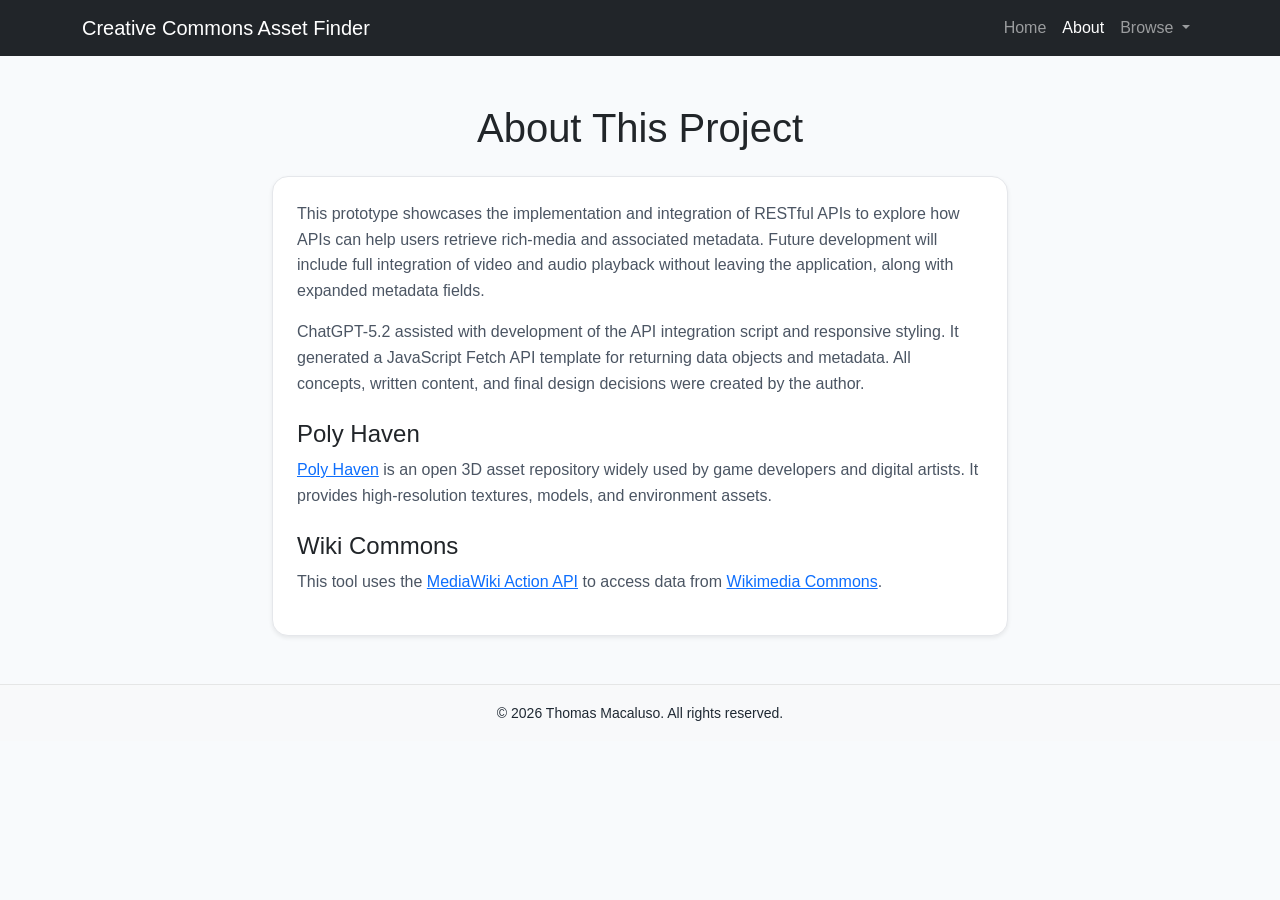
==== about.html @ 27c90057 "style: unifiy Bootstrap layout and improve UI readability" ====
<!doctype html>
<html lang="en">

<head>
<meta charset="utf-8">
<meta name="viewport" content="width=device-width, initial-scale=1">
<title>Creative Commons Digital Asset Finder</title>

<link href="https://cdn.jsdelivr.net/npm/bootstrap@5.3.2/dist/css/bootstrap.min.css" rel="stylesheet">
<link rel="stylesheet" href="styles.css">
</head>

<body>

<nav class="navbar navbar-expand-lg navbar-dark bg-dark">
<div class="container">

<a class="navbar-brand" href="index.html">Creative Commons Asset Finder</a>

<button class="navbar-toggler" type="button" data-bs-toggle="collapse" data-bs-target="#navMenu">
<span class="navbar-toggler-icon"></span>
</button>

<div class="collapse navbar-collapse" id="navMenu">

<ul class="navbar-nav ms-auto">

<li class="nav-item">
<a class="nav-link" href="index.html">Home</a>
</li>

<li class="nav-item">
<a class="nav-link active" href="about.html">About</a>
</li>

<li class="nav-item dropdown">
<a class="nav-link dropdown-toggle" href="#" role="button" data-bs-toggle="dropdown">
Browse
</a>

<ul class="dropdown-menu">
<li><a class="dropdown-item" href="browse.html">Wiki Commons</a></li>
<li><a class="dropdown-item" href="poly.html">Poly Haven</a></li>
</ul>

</li>

</ul>
</div>
</div>
</nav>


<div class="container mt-5">

<div class="row justify-content-center">
<div class="col-lg-8">

<h1 class="text-center mb-4">About This Project</h1>

<div class="card shadow-sm">
<div class="card-body">

<p>
This prototype showcases the implementation and integration of RESTful APIs to explore how APIs can help users retrieve rich-media and associated metadata.
Future development will include full integration of video and audio playback without leaving the application, along with expanded metadata fields.
</p>

<p>
ChatGPT-5.2 assisted with development of the API integration script and responsive styling.
It generated a JavaScript Fetch API template for returning data objects and metadata.
All concepts, written content, and final design decisions were created by the author.
</p>

<h4 class="mt-4">Poly Haven</h4>

<p>
<a href="https://polyhaven.com/" target="_blank">Poly Haven</a> is an open 3D asset repository widely used by game developers and digital artists.
It provides high-resolution textures, models, and environment assets.
</p>

<h4 class="mt-4">Wiki Commons</h4>

<p>
This tool uses the
<a href="https://www.mediawiki.org/wiki/API:Action_API" target="_blank">MediaWiki Action API</a>
to access data from
<a href="https://commons.wikimedia.org/w/api.php" target="_blank">Wikimedia Commons</a>.
</p>

</div>
</div>

</div>
</div>

</div>


<footer class="bg-light text-center mt-5 py-3">
<small>© 2026 Thomas Macaluso. All rights reserved.</small>
</footer>

<script src="https://cdn.jsdelivr.net/npm/bootstrap@5.3.2/dist/js/bootstrap.bundle.min.js"></script>

</body>
</html>
---- styles.css ----
body {
  font-family: Oxygen, Arial, sans-serif;
  background: #F8FAFC;
  color: #1F2933;
  min-height: 100vh;
}

.page-content {
  min-height: calc(100vh - 140px);
}

h1, h2, h3, h4 {
  color: #212529;
}

p {
  line-height: 1.6;
  color: #4B5563;
}

.card {
  border-radius: 1rem;
  border: 1px solid #E5E7EB;
  background: #FFFFFF;
}

.card-body {
  padding: 1.5rem;
}

.asset-thumb,
.card-img-top {
  width: 100%;
  height: 220px;
  object-fit: cover;
  background: #f8f9fa;
}

.attrib {
  font-size: 0.9rem;
  resize: vertical;
}

#status {
  font-weight: 500;
  color: #212529;
}

footer {
  border-top: 1px solid rgba(0, 0, 0, 0.08);
}

footer {
  border-top: 1px solid rgba(0, 0, 0, 0.08);
}


/* Poly Haven page readability improvements */

.btn-primary {
  background-color: #2563EB;
  border-color: #2563EB;
}

.btn-primary:hover {
  background-color: #1D4ED8;
  border-color: #1D4ED8;
}

.page-intro {
  font-size: 1.05rem;
  color: #495057;
  max-width: 720px;
  margin: 0 auto;
  line-height: 1.6;
}

.keyword-heading {
  font-size: 0.95rem;
  font-weight: 700;
  color: #212529;
}

.keyword-text {
  font-size: 0.95rem;
  color: #495057;
  line-height: 1.6;
}

.card {
  transition: transform .15s ease, box-shadow .15s ease;
}

.card:hover {
  transform: translateY(-4px);
  box-shadow: 0 .75rem 1.5rem rgba(0,0,0,.15);
}
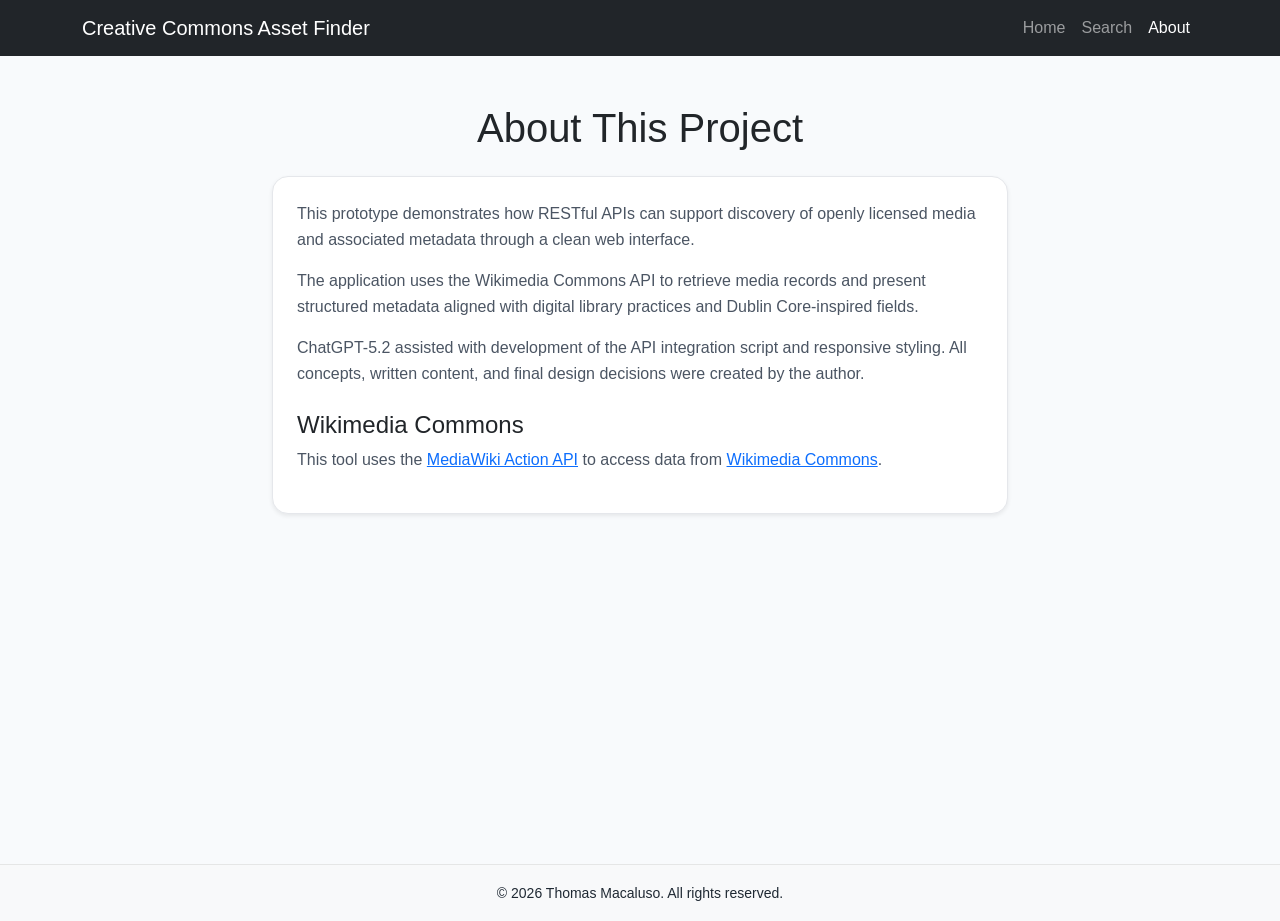
==== commit c9266da5: "feat(search): feat(search): implement true pagination (12 per page), correct result counts, and add " ====
--- a/about.html
+++ b/about.html
@@ -30,28 +30,21 @@
 </li>
 
 <li class="nav-item">
+<a class="nav-link" href="browse.html">Search</a>
+</li>
+
+<li class="nav-item">
 <a class="nav-link active" href="about.html">About</a>
 </li>
 
-<li class="nav-item dropdown">
-<a class="nav-link dropdown-toggle" href="#" role="button" data-bs-toggle="dropdown">
-Browse
-</a>
-
-<ul class="dropdown-menu">
-<li><a class="dropdown-item" href="browse.html">Wiki Commons</a></li>
-<li><a class="dropdown-item" href="poly.html">Poly Haven</a></li>
 </ul>
 
-</li>
-
-</ul>
 </div>
 </div>
 </nav>
 
 
-<div class="container mt-5">
+<main class="container py-5 page-content">
 
 <div class="row justify-content-center">
 <div class="col-lg-8">
@@ -62,30 +55,25 @@
 <div class="card-body">
 
 <p>
-This prototype showcases the implementation and integration of RESTful APIs to explore how APIs can help users retrieve rich-media and associated metadata.
-Future development will include full integration of video and audio playback without leaving the application, along with expanded metadata fields.
+This prototype demonstrates how RESTful APIs can support discovery of openly licensed media and associated metadata through a clean web interface.
+</p>
+
+<p>
+The application uses the Wikimedia Commons API to retrieve media records and present structured metadata aligned with digital library practices and Dublin Core-inspired fields.
 </p>
 
 <p>
 ChatGPT-5.2 assisted with development of the API integration script and responsive styling.
-It generated a JavaScript Fetch API template for returning data objects and metadata.
 All concepts, written content, and final design decisions were created by the author.
 </p>
 
-<h4 class="mt-4">Poly Haven</h4>
-
-<p>
-<a href="https://polyhaven.com/" target="_blank">Poly Haven</a> is an open 3D asset repository widely used by game developers and digital artists.
-It provides high-resolution textures, models, and environment assets.
-</p>
-
-<h4 class="mt-4">Wiki Commons</h4>
+<h4 class="mt-4">Wikimedia Commons</h4>
 
 <p>
 This tool uses the
-<a href="https://www.mediawiki.org/wiki/API:Action_API" target="_blank">MediaWiki Action API</a>
+<a href="https://www.mediawiki.org/wiki/API:Action_API" target="_blank" rel="noopener noreferrer">MediaWiki Action API</a>
 to access data from
-<a href="https://commons.wikimedia.org/w/api.php" target="_blank">Wikimedia Commons</a>.
+<a href="https://commons.wikimedia.org/w/api.php" target="_blank" rel="noopener noreferrer">Wikimedia Commons</a>.
 </p>
 
 </div>
@@ -94,7 +82,7 @@
 </div>
 </div>
 
-</div>
+</main>
 
 
 <footer class="bg-light text-center mt-5 py-3">
--- a/styles.css
+++ b/styles.css
@@ -94,4 +94,18 @@
 .card:hover {
   transform: translateY(-4px);
   box-shadow: 0 .75rem 1.5rem rgba(0,0,0,.15);
+}
+
+.metadata-details summary {
+  cursor: pointer;
+  list-style: none;
+}
+
+.metadata-details summary::-webkit-details-marker {
+  display: none;
+}
+
+.metadata-panel {
+  border-top: 1px solid #e5e7eb;
+  padding-top: 0.75rem;
 }
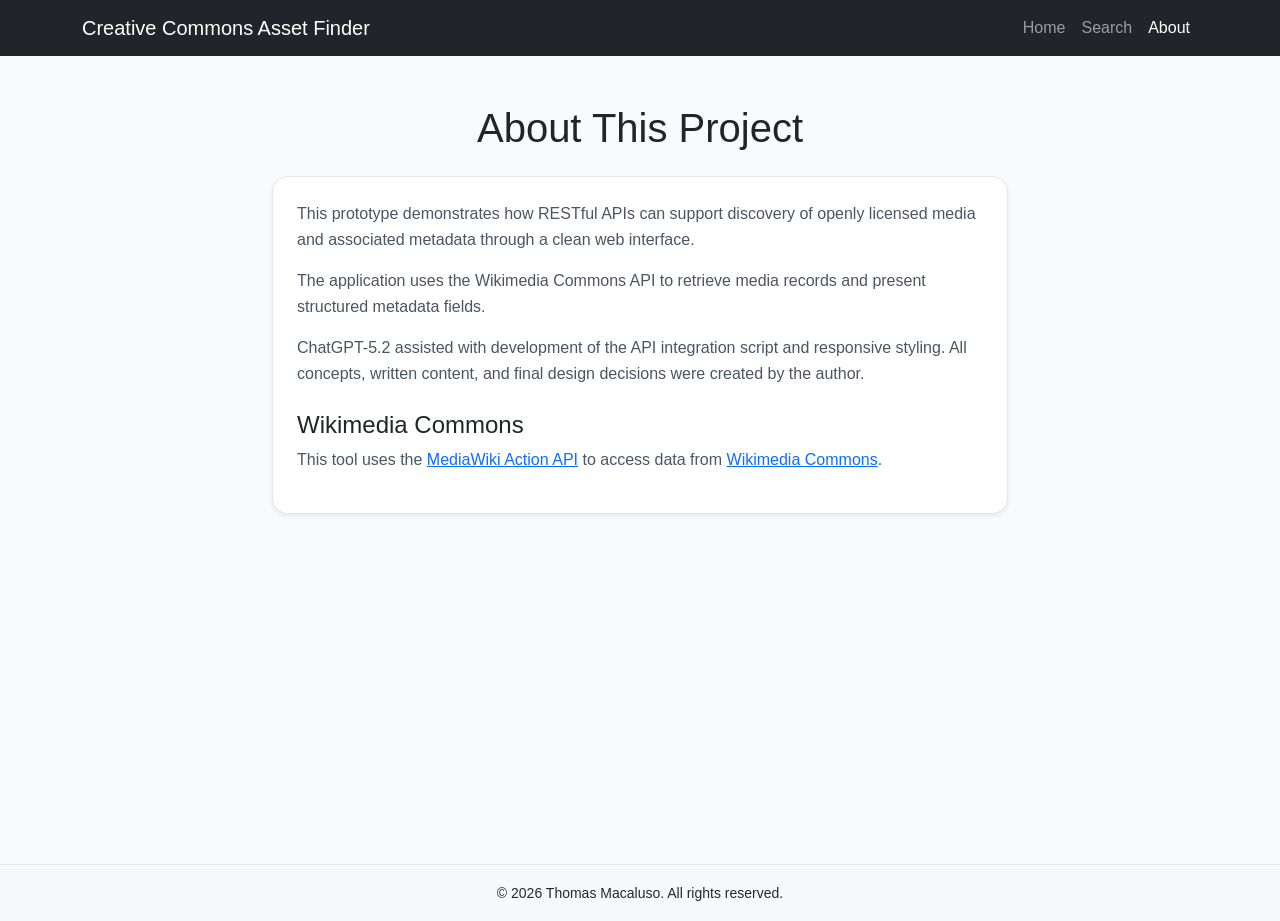
==== commit da90f77c: "chore: update text on about page" ====
--- a/about.html
+++ b/about.html
@@ -59,7 +59,7 @@
 </p>
 
 <p>
-The application uses the Wikimedia Commons API to retrieve media records and present structured metadata aligned with digital library practices and Dublin Core-inspired fields.
+The application uses the Wikimedia Commons API to retrieve media records and present structured metadata fields.
 </p>
 
 <p>
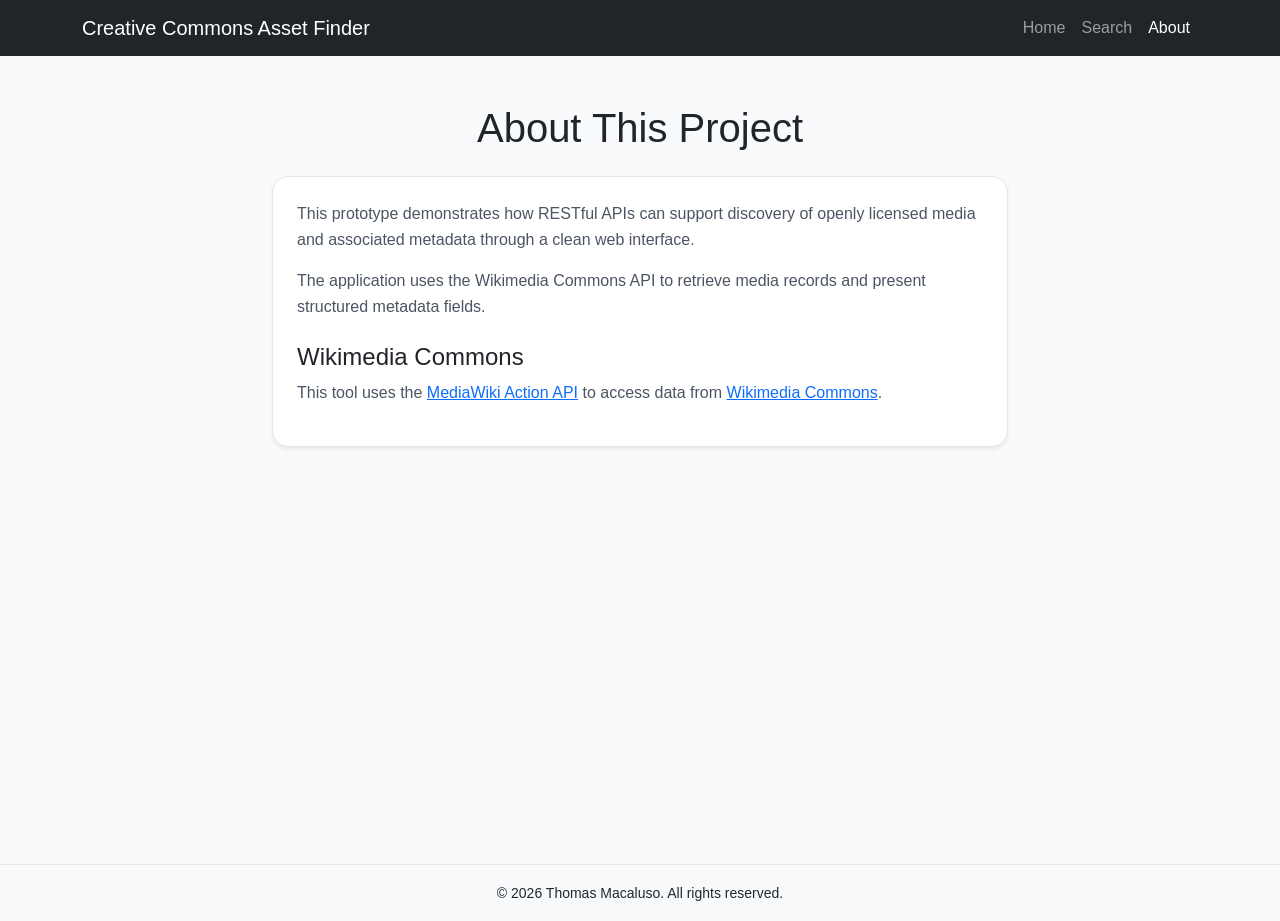
==== commit ec8c3a22: "chore: remove text" ====
--- a/about.html
+++ b/about.html
@@ -62,11 +62,6 @@
 The application uses the Wikimedia Commons API to retrieve media records and present structured metadata fields.
 </p>
 
-<p>
-ChatGPT-5.2 assisted with development of the API integration script and responsive styling.
-All concepts, written content, and final design decisions were created by the author.
-</p>
-
 <h4 class="mt-4">Wikimedia Commons</h4>
 
 <p>
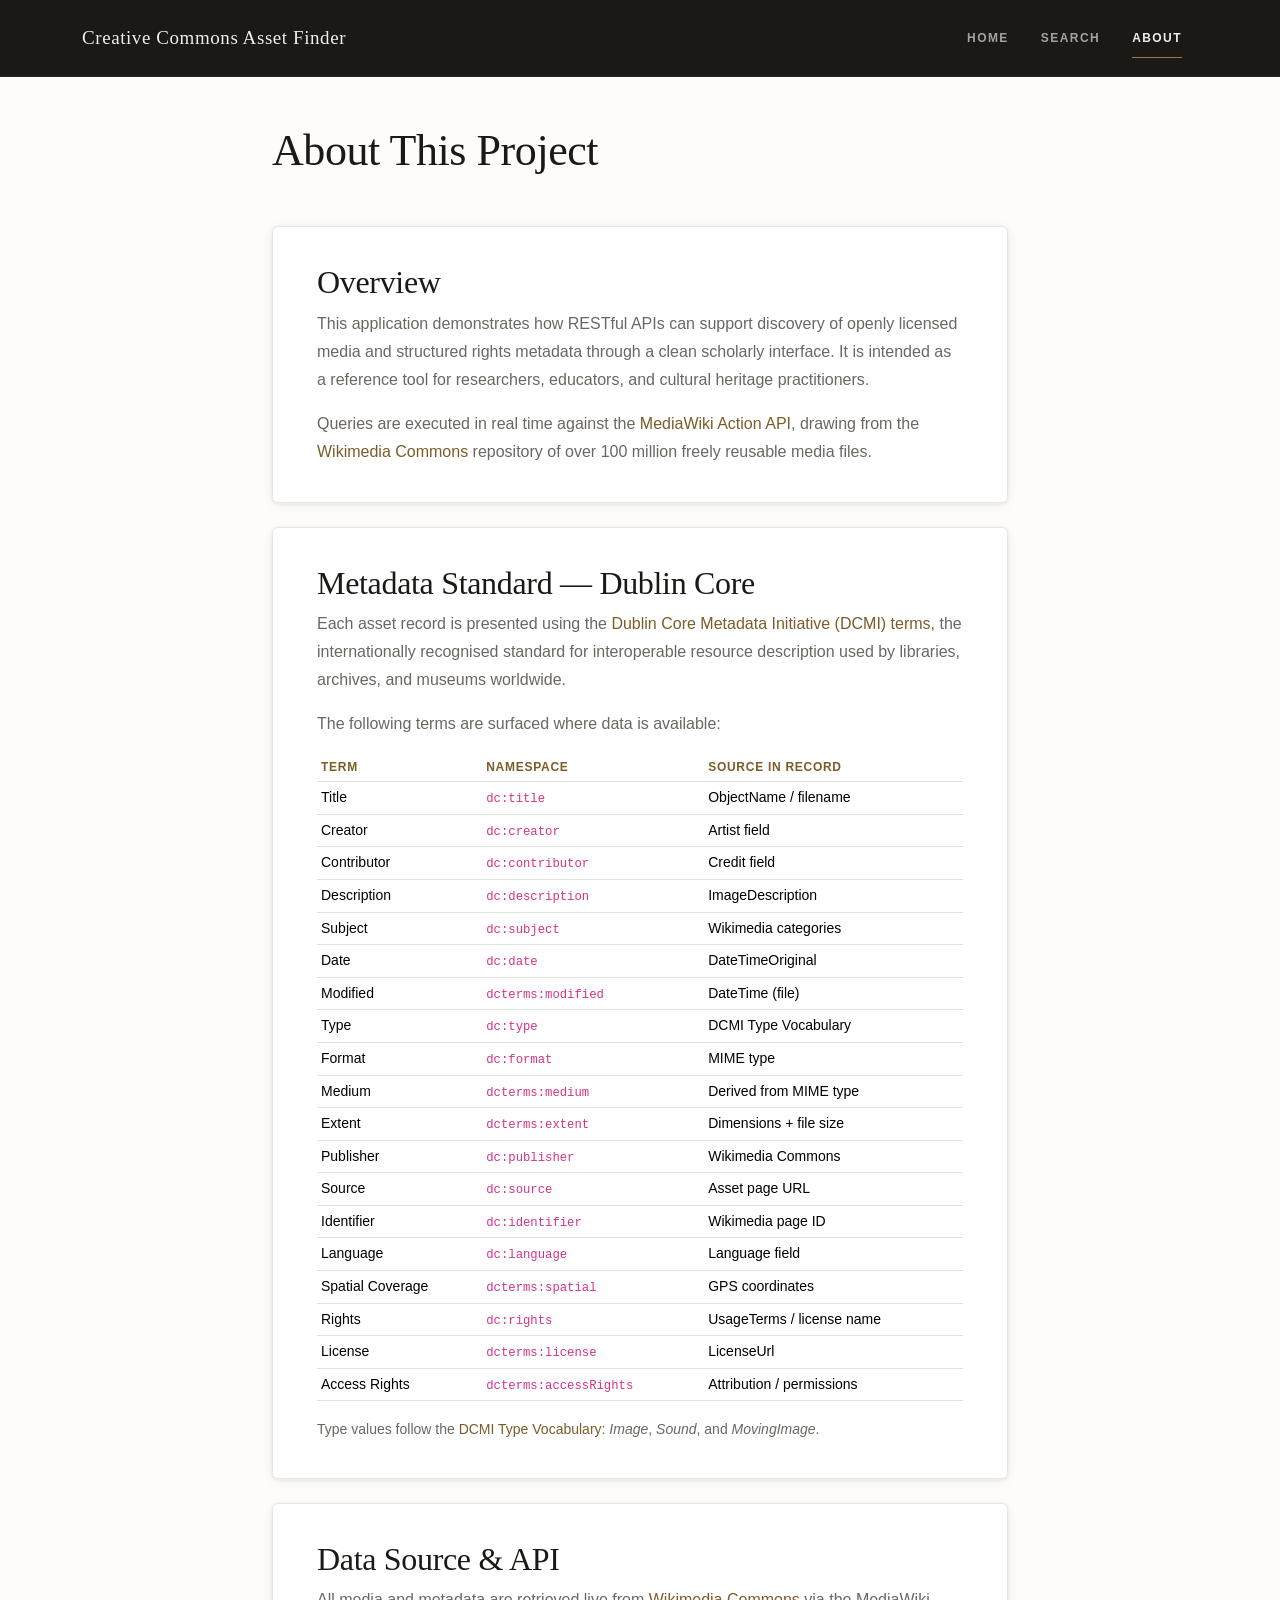
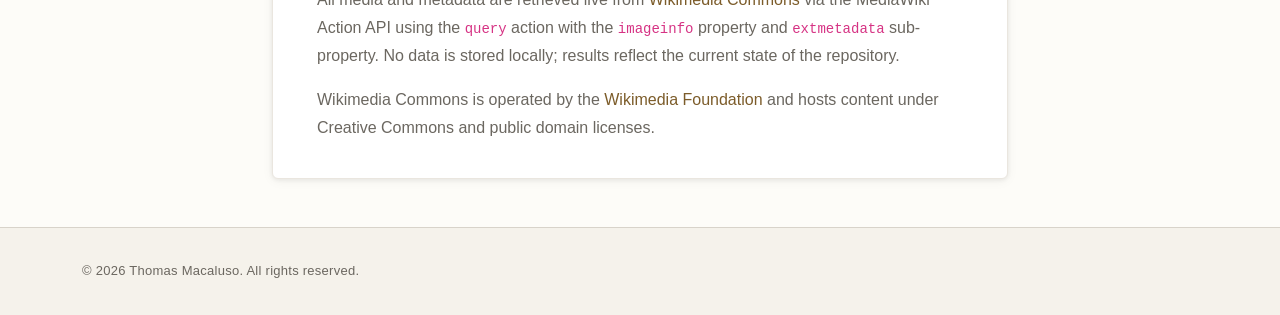
==== commit c876d372: "Enhance accessibility and design for Creative Commons Digital Asset Finder - Added Content Security " ====
--- a/about.html
+++ b/about.html
@@ -1,90 +1,137 @@
 <!doctype html>
 <html lang="en">
+<head>
+  <meta charset="utf-8">
+  <meta name="viewport" content="width=device-width, initial-scale=1">
+  <meta http-equiv="Content-Security-Policy" content="default-src 'self'; script-src 'self' 'unsafe-inline' https://cdn.jsdelivr.net; style-src 'self' 'unsafe-inline' https://cdn.jsdelivr.net https://fonts.googleapis.com; font-src https://fonts.gstatic.com; img-src 'self' https://upload.wikimedia.org https://commons.wikimedia.org data: blob:; media-src https://upload.wikimedia.org; connect-src https://commons.wikimedia.org; frame-src 'none'; object-src 'none'; base-uri 'self';">
+  <title>About — Creative Commons Digital Asset Finder</title>
 
-<head>
-<meta charset="utf-8">
-<meta name="viewport" content="width=device-width, initial-scale=1">
-<title>Creative Commons Digital Asset Finder</title>
-
-<link href="https://cdn.jsdelivr.net/npm/bootstrap@5.3.2/dist/css/bootstrap.min.css" rel="stylesheet">
-<link rel="stylesheet" href="styles.css">
+  <link rel="preconnect" href="https://fonts.googleapis.com">
+  <link rel="preconnect" href="https://fonts.gstatic.com" crossorigin>
+  <link href="https://fonts.googleapis.com/css2?family=EB+Garamond:ital,wght@0,400;0,500;1,400&family=Source+Sans+3:wght@400;500;600;700&display=swap" rel="stylesheet">
+  <link href="https://cdn.jsdelivr.net/npm/bootstrap@5.3.2/dist/css/bootstrap.min.css" rel="stylesheet" integrity="sha384-T3c6CoIi6uLrA9TneNEoa7RxnatzjcDSCmG1MXxSR1GAsXEV/Dwwykc2MPK8M2HN" crossorigin="anonymous">
+  <link rel="stylesheet" href="styles.css">
 </head>
 
 <body>
 
-<nav class="navbar navbar-expand-lg navbar-dark bg-dark">
-<div class="container">
+<a href="#main-content" class="skip-link">Skip to main content</a>
 
-<a class="navbar-brand" href="index.html">Creative Commons Asset Finder</a>
+<nav class="navbar navbar-expand-lg" aria-label="Main navigation">
+  <div class="container">
+    <a class="navbar-brand" href="index.html">Creative Commons Asset Finder</a>
 
-<button class="navbar-toggler" type="button" data-bs-toggle="collapse" data-bs-target="#navMenu">
-<span class="navbar-toggler-icon"></span>
-</button>
+    <button class="navbar-toggler" type="button" data-bs-toggle="collapse" data-bs-target="#navMenu" aria-controls="navMenu" aria-expanded="false" aria-label="Toggle navigation">
+      <span class="navbar-toggler-icon"></span>
+    </button>
 
-<div class="collapse navbar-collapse" id="navMenu">
-
-<ul class="navbar-nav ms-auto">
-
-<li class="nav-item">
-<a class="nav-link" href="index.html">Home</a>
-</li>
-
-<li class="nav-item">
-<a class="nav-link" href="browse.html">Search</a>
-</li>
-
-<li class="nav-item">
-<a class="nav-link active" href="about.html">About</a>
-</li>
-
-</ul>
-
-</div>
-</div>
+    <div class="collapse navbar-collapse" id="navMenu">
+      <ul class="navbar-nav ms-auto">
+        <li class="nav-item"><a class="nav-link" href="index.html">Home</a></li>
+        <li class="nav-item"><a class="nav-link" href="browse.html">Search</a></li>
+        <li class="nav-item"><a class="nav-link active" href="about.html" aria-current="page">About</a></li>
+      </ul>
+    </div>
+  </div>
 </nav>
 
+<main id="main-content" class="page-content container py-5">
+  <div class="row justify-content-center">
+    <div class="col-lg-8">
 
-<main class="container py-5 page-content">
+      <h1 class="mb-5">About This Project</h1>
 
-<div class="row justify-content-center">
-<div class="col-lg-8">
+      <div class="content-card mb-4">
+        <h2>Overview</h2>
+        <p>
+          This application demonstrates how RESTful APIs can support discovery of
+          openly licensed media and structured rights metadata through a clean
+          scholarly interface. It is intended as a reference tool for researchers,
+          educators, and cultural heritage practitioners.
+        </p>
+        <p class="mb-0">
+          Queries are executed in real time against the
+          <a href="https://www.mediawiki.org/wiki/API:Action_API" target="_blank" rel="noopener noreferrer">MediaWiki Action API</a>,
+          drawing from the
+          <a href="https://commons.wikimedia.org/" target="_blank" rel="noopener noreferrer">Wikimedia Commons</a>
+          repository of over 100 million freely reusable media files.
+        </p>
+      </div>
 
-<h1 class="text-center mb-4">About This Project</h1>
+      <div class="content-card mb-4">
+        <h2>Metadata Standard — Dublin Core</h2>
+        <p>
+          Each asset record is presented using the
+          <a href="https://www.dublincore.org/specifications/dublin-core/dcmi-terms/" target="_blank" rel="noopener noreferrer">Dublin Core Metadata Initiative (DCMI) terms</a>,
+          the internationally recognised standard for interoperable resource
+          description used by libraries, archives, and museums worldwide.
+        </p>
+        <p>The following terms are surfaced where data is available:</p>
 
-<div class="card shadow-sm">
-<div class="card-body">
+        <table class="table table-sm" style="font-size:.875rem;">
+          <thead>
+            <tr>
+              <th style="color:var(--color-accent);font-weight:700;font-size:.75rem;letter-spacing:.06em;text-transform:uppercase;">Term</th>
+              <th style="color:var(--color-accent);font-weight:700;font-size:.75rem;letter-spacing:.06em;text-transform:uppercase;">Namespace</th>
+              <th style="color:var(--color-accent);font-weight:700;font-size:.75rem;letter-spacing:.06em;text-transform:uppercase;">Source in Record</th>
+            </tr>
+          </thead>
+          <tbody style="color:var(--color-text-muted);">
+            <tr><td>Title</td><td><code>dc:title</code></td><td>ObjectName / filename</td></tr>
+            <tr><td>Creator</td><td><code>dc:creator</code></td><td>Artist field</td></tr>
+            <tr><td>Contributor</td><td><code>dc:contributor</code></td><td>Credit field</td></tr>
+            <tr><td>Description</td><td><code>dc:description</code></td><td>ImageDescription</td></tr>
+            <tr><td>Subject</td><td><code>dc:subject</code></td><td>Wikimedia categories</td></tr>
+            <tr><td>Date</td><td><code>dc:date</code></td><td>DateTimeOriginal</td></tr>
+            <tr><td>Modified</td><td><code>dcterms:modified</code></td><td>DateTime (file)</td></tr>
+            <tr><td>Type</td><td><code>dc:type</code></td><td>DCMI Type Vocabulary</td></tr>
+            <tr><td>Format</td><td><code>dc:format</code></td><td>MIME type</td></tr>
+            <tr><td>Medium</td><td><code>dcterms:medium</code></td><td>Derived from MIME type</td></tr>
+            <tr><td>Extent</td><td><code>dcterms:extent</code></td><td>Dimensions + file size</td></tr>
+            <tr><td>Publisher</td><td><code>dc:publisher</code></td><td>Wikimedia Commons</td></tr>
+            <tr><td>Source</td><td><code>dc:source</code></td><td>Asset page URL</td></tr>
+            <tr><td>Identifier</td><td><code>dc:identifier</code></td><td>Wikimedia page ID</td></tr>
+            <tr><td>Language</td><td><code>dc:language</code></td><td>Language field</td></tr>
+            <tr><td>Spatial Coverage</td><td><code>dcterms:spatial</code></td><td>GPS coordinates</td></tr>
+            <tr><td>Rights</td><td><code>dc:rights</code></td><td>UsageTerms / license name</td></tr>
+            <tr><td>License</td><td><code>dcterms:license</code></td><td>LicenseUrl</td></tr>
+            <tr><td>Access Rights</td><td><code>dcterms:accessRights</code></td><td>Attribution / permissions</td></tr>
+          </tbody>
+        </table>
 
-<p>
-This prototype demonstrates how RESTful APIs can support discovery of openly licensed media and associated metadata through a clean web interface.
-</p>
+        <p class="mb-0" style="font-size:.875rem;">
+          Type values follow the
+          <a href="https://www.dublincore.org/specifications/dublin-core/dcmi-type-vocabulary/" target="_blank" rel="noopener noreferrer">DCMI Type Vocabulary</a>:
+          <em>Image</em>, <em>Sound</em>, and <em>MovingImage</em>.
+        </p>
+      </div>
 
-<p>
-The application uses the Wikimedia Commons API to retrieve media records and present structured metadata fields.
-</p>
+      <div class="content-card">
+        <h2>Data Source &amp; API</h2>
+        <p>
+          All media and metadata are retrieved live from
+          <a href="https://commons.wikimedia.org/w/api.php" target="_blank" rel="noopener noreferrer">Wikimedia Commons</a>
+          via the MediaWiki Action API using the <code>query</code> action with
+          the <code>imageinfo</code> property and <code>extmetadata</code> sub-property.
+          No data is stored locally; results reflect the current state of the repository.
+        </p>
+        <p class="mb-0">
+          Wikimedia Commons is operated by the
+          <a href="https://wikimediafoundation.org/" target="_blank" rel="noopener noreferrer">Wikimedia Foundation</a>
+          and hosts content under Creative Commons and public domain licenses.
+        </p>
+      </div>
 
-<h4 class="mt-4">Wikimedia Commons</h4>
-
-<p>
-This tool uses the
-<a href="https://www.mediawiki.org/wiki/API:Action_API" target="_blank" rel="noopener noreferrer">MediaWiki Action API</a>
-to access data from
-<a href="https://commons.wikimedia.org/w/api.php" target="_blank" rel="noopener noreferrer">Wikimedia Commons</a>.
-</p>
-
-</div>
-</div>
-
-</div>
-</div>
-
+    </div>
+  </div>
 </main>
 
-
-<footer class="bg-light text-center mt-5 py-3">
-<small>© 2026 Thomas Macaluso. All rights reserved.</small>
+<footer>
+  <div class="container">
+    <p class="footer-text mb-0">© 2026 Thomas Macaluso. All rights reserved.</p>
+  </div>
 </footer>
 
-<script src="https://cdn.jsdelivr.net/npm/bootstrap@5.3.2/dist/js/bootstrap.bundle.min.js"></script>
-
+<script src="https://cdn.jsdelivr.net/npm/bootstrap@5.3.2/dist/js/bootstrap.bundle.min.js" integrity="sha384-C6RzsynM9kWDrMNeT87bh95OGNyZPhcTNXj1NW7RuBCsyN/o0jlpcV8Qyq46cDfL" crossorigin="anonymous"></script>
 </body>
-</html>+</html>
--- a/styles.css
+++ b/styles.css
@@ -1,111 +1,700 @@
+/* ============================================================
+   CREATIVE COMMONS ASSET FINDER — INSTITUTIONAL DESIGN SYSTEM
+   ============================================================ */
+
+:root {
+  --font-serif:  'EB Garamond', Georgia, 'Times New Roman', serif;
+  --font-sans:   'Source Sans 3', 'Helvetica Neue', Arial, sans-serif;
+
+  --color-bg:          #FDFCF8;
+  --color-bg-alt:      #F5F2EB;
+  --color-bg-card:     #FFFFFF;
+  --color-text:        #1A1916;
+  --color-text-muted:  #6B6760;
+  --color-text-light:  #A09C95;
+  --color-accent:      #7C5C2A;
+  --color-accent-lt:   #A07840;
+  --color-border:      #D8D3CA;
+  --color-border-lt:   #EAE6DF;
+  --color-nav:         #1A1916;
+  --color-nav-text:    #F0EDE6;
+
+  --radius-sm: 2px;
+  --radius-md: 4px;
+  --radius-lg: 6px;
+
+  --shadow-card:       0 1px 4px rgba(26,25,22,.07), 0 2px 12px rgba(26,25,22,.05);
+  --shadow-card-hover: 0 4px 20px rgba(26,25,22,.14);
+  --transition: .2s ease;
+}
+
+/* ── Reset & Base ── */
+*, *::before, *::after { box-sizing: border-box; }
+
 body {
-  font-family: Oxygen, Arial, sans-serif;
-  background: #F8FAFC;
-  color: #1F2933;
+  font-family: var(--font-sans);
+  background: var(--color-bg);
+  color: var(--color-text);
+  font-size: 16px;
+  line-height: 1.6;
   min-height: 100vh;
-}
-
-.page-content {
-  min-height: calc(100vh - 140px);
-}
-
-h1, h2, h3, h4 {
-  color: #212529;
-}
-
-p {
-  line-height: 1.6;
-  color: #4B5563;
-}
-
-.card {
-  border-radius: 1rem;
-  border: 1px solid #E5E7EB;
-  background: #FFFFFF;
-}
-
-.card-body {
-  padding: 1.5rem;
-}
-
-.asset-thumb,
-.card-img-top {
+  -webkit-font-smoothing: antialiased;
+}
+
+a { color: var(--color-accent); text-decoration: none; }
+a:hover { text-decoration: underline; }
+
+p { color: var(--color-text-muted); line-height: 1.75; margin-bottom: 1rem; }
+
+h1, h2, h3, h4, h5 {
+  font-family: var(--font-serif);
+  font-weight: 400;
+  color: var(--color-text);
+  letter-spacing: -.01em;
+  line-height: 1.2;
+}
+
+h1 { font-size: clamp(1.75rem, 4vw, 2.75rem); }
+h2 { font-size: clamp(1.35rem, 3vw, 2rem); }
+h4 { font-size: 1.25rem; margin-bottom: .75rem; }
+h6 { font-family: var(--font-sans); font-size: .875rem; font-weight: 600; }
+
+/* ── Navigation ── */
+.navbar {
+  background: var(--color-nav) !important;
+  padding: 1.125rem 0;
+  border-bottom: 1px solid rgba(240,237,230,.07);
+}
+
+.navbar-brand {
+  font-family: var(--font-serif);
+  font-size: 1.1875rem;
+  font-weight: 400;
+  color: var(--color-nav-text) !important;
+  letter-spacing: .03em;
+}
+
+.nav-link {
+  font-family: var(--font-sans);
+  font-size: .75rem;
+  font-weight: 600;
+  letter-spacing: .12em;
+  text-transform: uppercase;
+  color: rgba(240,237,230,.65) !important;
+  padding: .25rem 1rem !important;
+  position: relative;
+  transition: color var(--transition);
+}
+
+.nav-link:hover,
+.nav-link.active { color: var(--color-nav-text) !important; }
+
+.nav-link.active::after {
+  content: '';
+  position: absolute;
+  bottom: -6px;
+  left: 1rem; right: 1rem;
+  height: 1px;
+  background: var(--color-accent-lt);
+}
+
+/* ── Page Layout ── */
+.page-content { min-height: calc(100vh - 180px); }
+
+/* ── Hero (index.html) ── */
+.hero {
+  padding: 5.5rem 0 4.5rem;
+  text-align: center;
+  border-bottom: 1px solid var(--color-border-lt);
+}
+
+.hero-eyebrow {
+  display: block;
+  font-family: var(--font-sans);
+  font-size: .6875rem;
+  font-weight: 700;
+  letter-spacing: .2em;
+  text-transform: uppercase;
+  color: var(--color-accent);
+  margin-bottom: 1.25rem;
+}
+
+.hero-title {
+  font-family: var(--font-serif);
+  font-size: clamp(2.25rem, 5vw, 3.5rem);
+  font-weight: 400;
+  color: var(--color-text);
+  margin-bottom: 1.25rem;
+  line-height: 1.12;
+}
+
+.hero-description {
+  font-size: 1.0625rem;
+  color: var(--color-text-muted);
+  max-width: 500px;
+  margin: 0 auto 2.5rem;
+  line-height: 1.75;
+}
+
+.btn-hero {
+  display: inline-block;
+  font-family: var(--font-sans);
+  font-size: .75rem;
+  font-weight: 700;
+  letter-spacing: .14em;
+  text-transform: uppercase;
+  color: #fff;
+  background: var(--color-text);
+  border: none;
+  border-radius: var(--radius-md);
+  padding: .9375rem 2.75rem;
+  cursor: pointer;
+  transition: background var(--transition);
+  text-decoration: none;
+}
+
+.btn-hero:hover {
+  background: var(--color-accent);
+  color: #fff;
+  text-decoration: none;
+}
+
+/* ── Content Card (index, about) ── */
+.content-card {
+  background: var(--color-bg-card);
+  border: 1px solid var(--color-border-lt);
+  border-radius: var(--radius-lg);
+  padding: 2.25rem 2.75rem;
+  box-shadow: var(--shadow-card);
+}
+
+/* ── Search Page Header ── */
+.search-header {
+  padding: 3rem 0 0;
+  text-align: center;
+  margin-bottom: 0;
+}
+
+.search-eyebrow {
+  display: block;
+  font-family: var(--font-sans);
+  font-size: .6875rem;
+  font-weight: 700;
+  letter-spacing: .2em;
+  text-transform: uppercase;
+  color: var(--color-accent);
+  margin-bottom: .75rem;
+}
+
+.search-title {
+  font-family: var(--font-serif);
+  font-size: clamp(1.5rem, 3.5vw, 2.25rem);
+  font-weight: 400;
+  color: var(--color-text);
+  margin-bottom: .5rem;
+}
+
+.search-subtitle {
+  font-size: .9375rem;
+  color: var(--color-text-muted);
+  margin-bottom: 2rem;
+}
+
+/* ── Search Form ── */
+.search-form-wrap {
+  max-width: 600px;
+  margin: 0 auto 0;
+}
+
+.search-input-group {
+  display: flex;
+  border: 1px solid var(--color-border);
+  border-radius: var(--radius-md);
+  overflow: hidden;
+  transition: border-color var(--transition), box-shadow var(--transition);
+  background: #fff;
+}
+
+.search-input-group:focus-within {
+  border-color: var(--color-accent);
+  box-shadow: 0 0 0 3px rgba(124,92,42,.1);
+}
+
+.search-input {
+  flex: 1;
+  border: none;
+  padding: .8125rem 1.25rem;
+  font-family: var(--font-sans);
+  font-size: .9375rem;
+  color: var(--color-text);
+  background: transparent;
+  outline: none;
+  min-width: 0;
+}
+
+.search-input::placeholder { color: var(--color-text-light); }
+
+.search-btn {
+  padding: .8125rem 1.75rem;
+  background: var(--color-accent);
+  color: #fff;
+  border: none;
+  font-family: var(--font-sans);
+  font-size: .75rem;
+  font-weight: 700;
+  letter-spacing: .1em;
+  text-transform: uppercase;
+  cursor: pointer;
+  transition: background var(--transition);
+  white-space: nowrap;
+  flex-shrink: 0;
+}
+
+.search-btn:hover { background: var(--color-accent-lt); }
+
+/* ── Filter Bar ── */
+.filter-bar {
+  display: flex;
+  flex-wrap: wrap;
+  gap: 1.25rem;
+  align-items: center;
+  justify-content: center;
+  padding: 1.5rem 0 1.25rem;
+  border-bottom: 1px solid var(--color-border-lt);
+  margin-bottom: 1.75rem;
+}
+
+.filter-group {
+  display: flex;
+  align-items: center;
+  gap: .625rem;
+}
+
+.filter-label {
+  font-size: .625rem;
+  font-weight: 700;
+  letter-spacing: .14em;
+  text-transform: uppercase;
+  color: var(--color-text-muted);
+  white-space: nowrap;
+}
+
+/* ── Media Type Pills ── */
+.type-pills {
+  display: flex;
+  border: 1px solid var(--color-border);
+  border-radius: var(--radius-md);
+  overflow: hidden;
+}
+
+.type-pills input[type="radio"] {
+  position: absolute;
+  opacity: 0;
+  width: 0;
+  height: 0;
+  pointer-events: none;
+}
+
+.type-pill-label {
+  padding: .3125rem .875rem;
+  font-size: .75rem;
+  font-weight: 500;
+  color: var(--color-text-muted);
+  background: #fff;
+  cursor: pointer;
+  border-right: 1px solid var(--color-border);
+  transition: background var(--transition), color var(--transition);
+  user-select: none;
+  white-space: nowrap;
+  line-height: 1.5;
+}
+
+.type-pill-label:last-of-type { border-right: none; }
+
+.type-pills input[type="radio"]:checked + .type-pill-label {
+  background: var(--color-accent);
+  color: #fff;
+}
+
+.type-pill-label:hover { background: var(--color-bg-alt); }
+
+.type-pills input[type="radio"]:checked + .type-pill-label:hover {
+  background: var(--color-accent);
+}
+
+/* ── Filter Selects ── */
+.filter-select {
+  border: 1px solid var(--color-border);
+  border-radius: var(--radius-md);
+  padding: .3125rem 2rem .3125rem .75rem;
+  font-family: var(--font-sans);
+  font-size: .75rem;
+  font-weight: 500;
+  color: var(--color-text);
+  background-color: #fff;
+  background-image: url("data:image/svg+xml,%3Csvg xmlns='http://www.w3.org/2000/svg' width='10' height='6'%3E%3Cpath d='M0 0l5 6 5-6z' fill='%236B6760'/%3E%3C/svg%3E");
+  background-repeat: no-repeat;
+  background-position: right .625rem center;
+  appearance: none;
+  -webkit-appearance: none;
+  cursor: pointer;
+}
+
+.filter-select:focus {
+  outline: none;
+  border-color: var(--color-accent);
+  box-shadow: 0 0 0 2px rgba(124,92,42,.1);
+}
+
+/* ── Status Bar ── */
+.status-bar {
+  font-size: .8125rem;
+  color: var(--color-text-muted);
+  letter-spacing: .02em;
+  min-height: 1.5rem;
+  margin-bottom: 1.25rem;
+  text-align: center;
+}
+
+/* ── Results Grid ── */
+#results.results-grid {
+  display: grid;
+  grid-template-columns: repeat(auto-fill, minmax(280px, 1fr));
+  gap: 1.5rem;
+}
+
+/* ── Asset Card ── */
+.asset-card {
+  background: var(--color-bg-card);
+  border: 1px solid var(--color-border-lt);
+  border-radius: var(--radius-lg);
+  overflow: hidden;
+  display: flex;
+  flex-direction: column;
+  box-shadow: var(--shadow-card);
+  transition: transform var(--transition), box-shadow var(--transition);
+}
+
+.asset-card:hover {
+  transform: translateY(-2px);
+  box-shadow: var(--shadow-card-hover);
+}
+
+.asset-thumb {
   width: 100%;
-  height: 220px;
+  height: 210px;
   object-fit: cover;
-  background: #f8f9fa;
-}
-
-.attrib {
-  font-size: 0.9rem;
-  resize: vertical;
-}
-
-#status {
-  font-weight: 500;
-  color: #212529;
-}
-
+  background: var(--color-bg-alt);
+  display: block;
+}
+
+video.asset-thumb { object-fit: contain; background: #111; }
+
+.asset-audio-wrap {
+  background: var(--color-bg-alt);
+  padding: 1.25rem 1rem;
+  border-bottom: 1px solid var(--color-border-lt);
+  display: flex;
+  align-items: center;
+  justify-content: center;
+  min-height: 72px;
+}
+
+.asset-audio-wrap audio { width: 100%; }
+
+.asset-body {
+  padding: 1rem 1.125rem 1.125rem;
+  flex: 1;
+  display: flex;
+  flex-direction: column;
+  gap: .5rem;
+}
+
+.asset-badge {
+  display: inline-block;
+  font-size: .5625rem;
+  font-weight: 700;
+  letter-spacing: .1em;
+  text-transform: uppercase;
+  color: var(--color-accent);
+  border: 1px solid var(--color-accent);
+  border-radius: var(--radius-sm);
+  padding: .125rem .5rem;
+  width: fit-content;
+  line-height: 1.5;
+}
+
+.asset-title {
+  font-family: var(--font-serif);
+  font-size: .9375rem;
+  font-weight: 400;
+  color: var(--color-text);
+  line-height: 1.4;
+  overflow: hidden;
+  display: -webkit-box;
+  -webkit-line-clamp: 2;
+  -webkit-box-orient: vertical;
+}
+
+/* ── Metadata Details ── */
+.metadata-details {
+  margin-top: auto;
+}
+
+.metadata-details summary {
+  list-style: none;
+  display: flex;
+  align-items: center;
+  gap: .375rem;
+  padding-top: .75rem;
+  border-top: 1px solid var(--color-border-lt);
+  font-family: var(--font-sans);
+  font-size: .6875rem;
+  font-weight: 700;
+  letter-spacing: .1em;
+  text-transform: uppercase;
+  color: var(--color-text-muted);
+  cursor: pointer;
+  user-select: none;
+  transition: color var(--transition);
+}
+
+.metadata-details summary::-webkit-details-marker { display: none; }
+
+.metadata-details summary:hover { color: var(--color-accent); }
+
+.metadata-details summary .toggle-arrow {
+  display: inline-block;
+  font-size: .625rem;
+  transition: transform .2s;
+  line-height: 1;
+}
+
+.metadata-details[open] summary .toggle-arrow { transform: rotate(90deg); }
+
+.metadata-panel {
+  margin-top: .875rem;
+  padding-top: .875rem;
+  border-top: 1px solid var(--color-border-lt);
+}
+
+/* ── Dublin Core Rows ── */
+.dc-row {
+  display: flex;
+  gap: .625rem;
+  margin-bottom: .5rem;
+  font-size: .8125rem;
+  line-height: 1.5;
+  align-items: baseline;
+}
+
+.dc-term {
+  font-size: .5625rem;
+  font-weight: 700;
+  letter-spacing: .07em;
+  text-transform: uppercase;
+  color: var(--color-accent);
+  min-width: 94px;
+  flex-shrink: 0;
+  padding-top: .1875rem;
+}
+
+.dc-value {
+  color: var(--color-text);
+  word-break: break-word;
+}
+
+.dc-value a {
+  color: var(--color-accent);
+  word-break: break-all;
+}
+
+/* ── Pagination ── */
+.pagination-wrap {
+  display: flex;
+  flex-direction: column;
+  align-items: center;
+  gap: .75rem;
+  margin-top: 2.5rem;
+  padding-top: 1.75rem;
+  border-top: 1px solid var(--color-border-lt);
+}
+
+.page-indicator {
+  font-size: .8125rem;
+  color: var(--color-text-muted);
+  letter-spacing: .04em;
+}
+
+.pagination { gap: .25rem; margin: 0; }
+
+.page-item .page-link {
+  font-family: var(--font-sans);
+  font-size: .8125rem;
+  color: var(--color-text-muted);
+  background: #fff;
+  border: 1px solid var(--color-border);
+  border-radius: var(--radius-sm) !important;
+  padding: .375rem .75rem;
+  transition: background var(--transition), color var(--transition), border-color var(--transition);
+}
+
+.page-item .page-link:hover {
+  background: var(--color-bg-alt);
+  color: var(--color-text);
+  border-color: var(--color-border);
+}
+
+.page-item.active .page-link {
+  background: var(--color-accent) !important;
+  border-color: var(--color-accent) !important;
+  color: #fff !important;
+  box-shadow: none;
+}
+
+.page-item.disabled .page-link {
+  background: transparent;
+  color: var(--color-text-light);
+  border-color: var(--color-border-lt);
+}
+
+/* ── Load More ── */
+.load-more-wrap { text-align: center; margin-top: 1.25rem; }
+
+.btn-load-more {
+  font-family: var(--font-sans);
+  font-size: .75rem;
+  font-weight: 700;
+  letter-spacing: .1em;
+  text-transform: uppercase;
+  color: var(--color-accent);
+  background: transparent;
+  border: 1px solid var(--color-accent);
+  border-radius: var(--radius-md);
+  padding: .6875rem 2.25rem;
+  cursor: pointer;
+  transition: background var(--transition), color var(--transition);
+}
+
+.btn-load-more:hover {
+  background: var(--color-accent);
+  color: #fff;
+}
+
+.btn-load-more:disabled {
+  opacity: .5;
+  cursor: not-allowed;
+}
+
+/* ── Footer ── */
 footer {
-  border-top: 1px solid rgba(0, 0, 0, 0.08);
-}
-
-footer {
-  border-top: 1px solid rgba(0, 0, 0, 0.08);
-}
-
-
-/* Poly Haven page readability improvements */
-
-.btn-primary {
-  background-color: #2563EB;
-  border-color: #2563EB;
-}
-
-.btn-primary:hover {
-  background-color: #1D4ED8;
-  border-color: #1D4ED8;
-}
-
-.page-intro {
-  font-size: 1.05rem;
-  color: #495057;
-  max-width: 720px;
-  margin: 0 auto;
-  line-height: 1.6;
-}
-
-.keyword-heading {
-  font-size: 0.95rem;
-  font-weight: 700;
-  color: #212529;
-}
-
-.keyword-text {
-  font-size: 0.95rem;
-  color: #495057;
-  line-height: 1.6;
-}
-
-.card {
-  transition: transform .15s ease, box-shadow .15s ease;
-}
-
-.card:hover {
-  transform: translateY(-4px);
-  box-shadow: 0 .75rem 1.5rem rgba(0,0,0,.15);
-}
-
-.metadata-details summary {
-  cursor: pointer;
-  list-style: none;
-}
-
-.metadata-details summary::-webkit-details-marker {
-  display: none;
-}
-
-.metadata-panel {
-  border-top: 1px solid #e5e7eb;
-  padding-top: 0.75rem;
-}+  background: var(--color-bg-alt) !important;
+  border-top: 1px solid var(--color-border) !important;
+  padding: 2rem 0 !important;
+}
+
+.footer-text {
+  font-size: .8125rem;
+  color: var(--color-text-muted);
+  letter-spacing: .02em;
+}
+
+/* ── Responsive ── */
+@media (max-width: 768px) {
+  .filter-bar { gap: .875rem; }
+  #results.results-grid { grid-template-columns: 1fr; }
+  .content-card { padding: 1.5rem 1.25rem; }
+  .hero { padding: 3.5rem 0 3rem; }
+  .search-header { padding: 2rem 0 0; }
+}
+
+/* ════════════════════════════════════════════
+   WCAG ACCESSIBILITY
+   ════════════════════════════════════════════ */
+
+/* Skip navigation link — visible only on focus */
+.skip-link {
+  position: absolute;
+  top: -100%;
+  left: 1rem;
+  z-index: 9999;
+  padding: .75rem 1.5rem;
+  background: var(--color-accent);
+  color: #fff;
+  font-family: var(--font-sans);
+  font-size: .875rem;
+  font-weight: 700;
+  border-radius: 0 0 var(--radius-md) var(--radius-md);
+  text-decoration: none;
+  transition: top .1s ease;
+}
+
+.skip-link:focus { top: 0; color: #fff; text-decoration: none; }
+
+/* Visually hidden but available to screen readers */
+.sr-only {
+  position: absolute;
+  width: 1px;
+  height: 1px;
+  padding: 0;
+  margin: -1px;
+  overflow: hidden;
+  clip: rect(0, 0, 0, 0);
+  white-space: nowrap;
+  border: 0;
+}
+
+/* ── Global focus-visible ring ── */
+/* Suppresses mouse-click outlines but preserves keyboard focus */
+:focus:not(:focus-visible) { outline: none; }
+
+:focus-visible {
+  outline: 3px solid var(--color-accent);
+  outline-offset: 2px;
+  border-radius: var(--radius-sm);
+}
+
+/* On dark nav background use a light ring */
+.navbar :focus-visible {
+  outline-color: var(--color-nav-text);
+}
+
+/* Search & hero buttons: ring on gold/dark surface → white */
+.search-btn:focus-visible,
+.btn-hero:focus-visible,
+.btn-load-more:focus-visible {
+  outline: 3px solid var(--color-text);
+  outline-offset: 2px;
+}
+
+/* Radio pill keyboard focus — outline the visible label */
+.type-pills input[type="radio"]:focus-visible + .type-pill-label {
+  outline: 3px solid var(--color-accent);
+  outline-offset: -2px;
+  position: relative;
+  z-index: 1;
+}
+
+/* Metadata details summary keyboard focus */
+.metadata-details summary:focus-visible {
+  outline: 3px solid var(--color-accent);
+  outline-offset: 2px;
+  border-radius: var(--radius-sm);
+}
+
+/* Filter selects already show border+shadow on focus; ensure ring too */
+.filter-select:focus-visible {
+  outline: 3px solid var(--color-accent);
+  outline-offset: 2px;
+}
+
+/* Pagination focus */
+.page-item .page-link:focus-visible {
+  outline: 3px solid var(--color-accent);
+  outline-offset: 2px;
+  border-radius: var(--radius-sm);
+  z-index: 1;
+}
+
+/* h3 inside asset cards: reset browser margin so .asset-title spacing holds */
+h3.asset-title { margin-bottom: 0; }
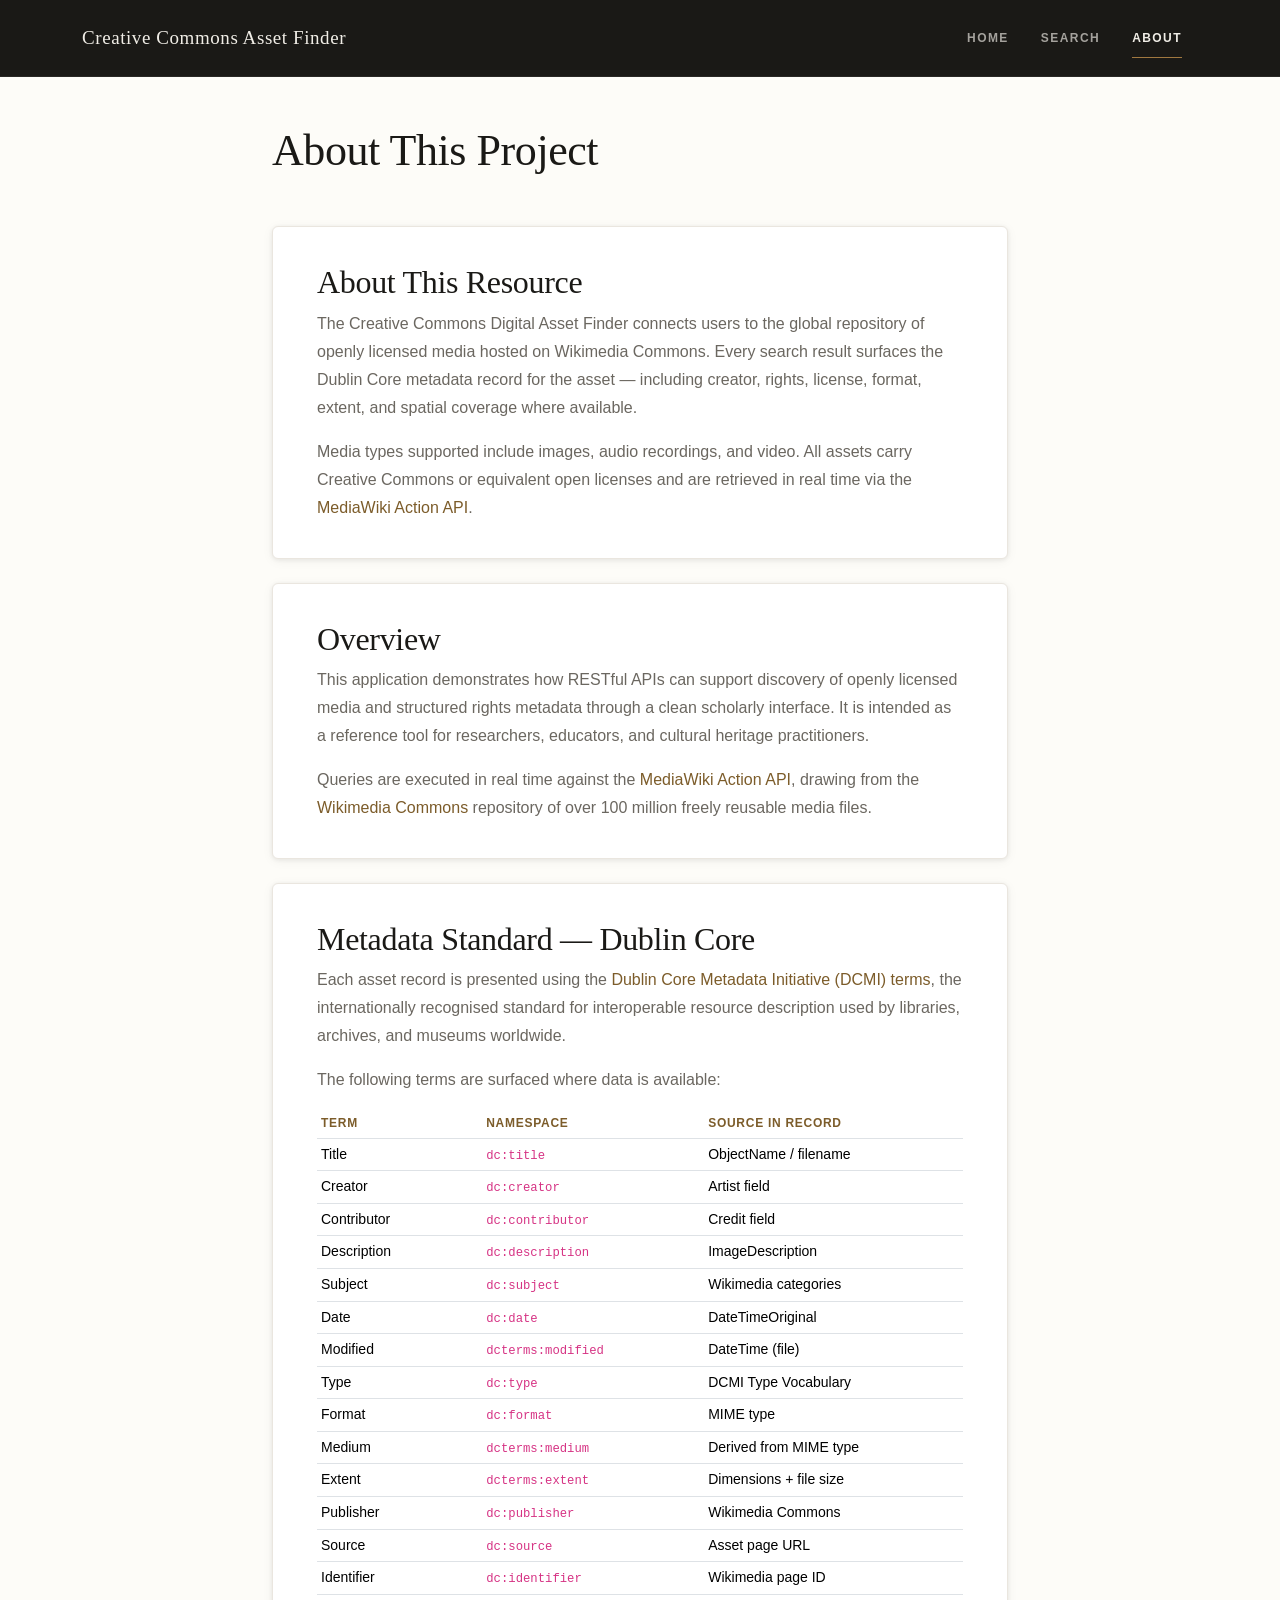
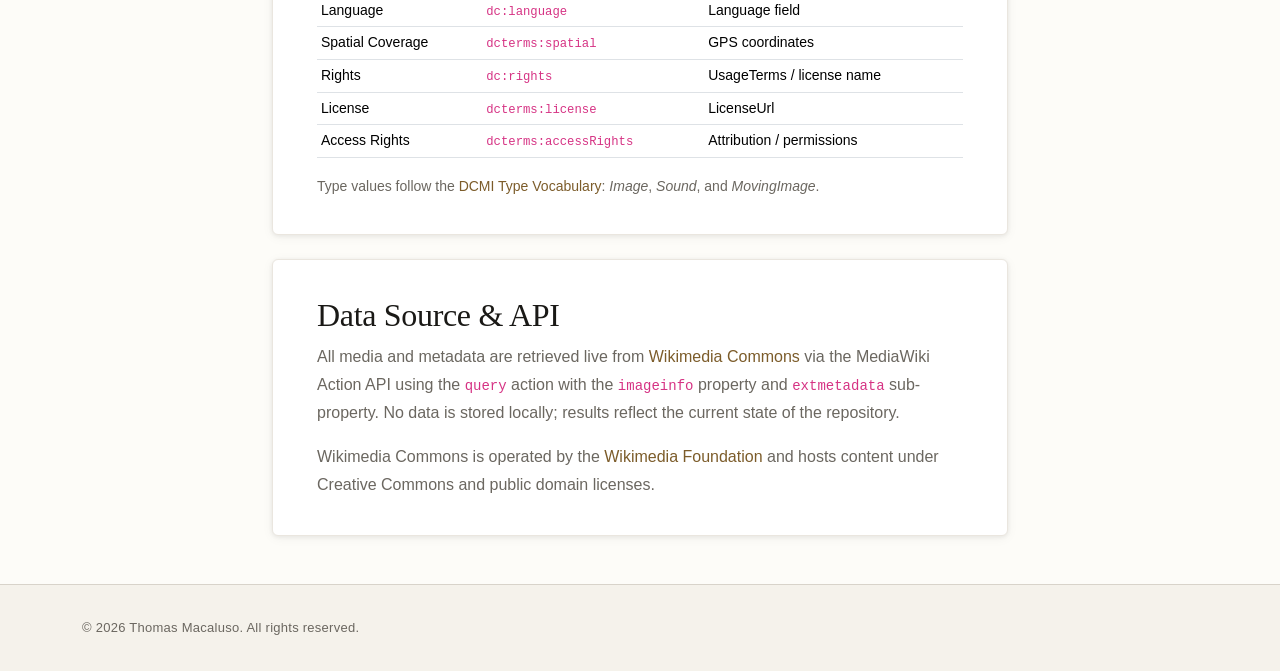
==== commit 9fc5c479: "feat: Implement search functionality and filter options for media assets - Updated index.html to rem" ====
--- a/about.html
+++ b/about.html
@@ -3,7 +3,7 @@
 <head>
   <meta charset="utf-8">
   <meta name="viewport" content="width=device-width, initial-scale=1">
-  <meta http-equiv="Content-Security-Policy" content="default-src 'self'; script-src 'self' 'unsafe-inline' https://cdn.jsdelivr.net; style-src 'self' 'unsafe-inline' https://cdn.jsdelivr.net https://fonts.googleapis.com; font-src https://fonts.gstatic.com; img-src 'self' https://upload.wikimedia.org https://commons.wikimedia.org data: blob:; media-src https://upload.wikimedia.org; connect-src https://commons.wikimedia.org; frame-src 'none'; object-src 'none'; base-uri 'self';">
+  <meta http-equiv="Content-Security-Policy" content="default-src 'self'; script-src 'self' https://cdn.jsdelivr.net; style-src 'self' 'unsafe-inline' https://cdn.jsdelivr.net https://fonts.googleapis.com; font-src https://fonts.gstatic.com; img-src 'self' https://upload.wikimedia.org https://commons.wikimedia.org data: blob:; media-src https://upload.wikimedia.org; connect-src https://commons.wikimedia.org; frame-src 'none'; object-src 'none'; base-uri 'self';">
   <title>About — Creative Commons Digital Asset Finder</title>
 
   <link rel="preconnect" href="https://fonts.googleapis.com">
@@ -40,6 +40,23 @@
     <div class="col-lg-8">
 
       <h1 class="mb-5">About This Project</h1>
+
+      <div class="content-card mb-4">
+        <h2>About This Resource</h2>
+        <p>
+          The Creative Commons Digital Asset Finder connects users to the global
+          repository of openly licensed media hosted on Wikimedia Commons. Every
+          search result surfaces the Dublin Core metadata record for the
+          asset — including creator, rights, license, format, extent, and
+          spatial coverage where available.
+        </p>
+        <p class="mb-0">
+          Media types supported include images, audio recordings, and video.
+          All assets carry Creative Commons or equivalent open licenses and
+          are retrieved in real time via the
+          <a href="https://www.mediawiki.org/wiki/API:Action_API" target="_blank" rel="noopener noreferrer">MediaWiki Action API</a>.
+        </p>
+      </div>
 
       <div class="content-card mb-4">
         <h2>Overview</h2>
--- a/styles.css
+++ b/styles.css
@@ -66,6 +66,21 @@
   border-bottom: 1px solid rgba(240,237,230,.07);
 }
 
+.navbar-toggler {
+  border: 1px solid rgba(240,237,230,.45);
+  padding: .3125rem .5625rem;
+  border-radius: var(--radius-sm);
+}
+
+.navbar-toggler:focus {
+  box-shadow: 0 0 0 2px rgba(240,237,230,.3);
+  outline: none;
+}
+
+.navbar-toggler-icon {
+  background-image: url("data:image/svg+xml,%3Csvg xmlns='http://www.w3.org/2000/svg' viewBox='0 0 30 30'%3E%3Cpath stroke='rgba(240,237,230,0.95)' stroke-width='2.5' stroke-linecap='round' d='M4 7h22M4 15h22M4 23h22'/%3E%3C/svg%3E");
+}
+
 .navbar-brand {
   font-family: var(--font-serif);
   font-size: 1.1875rem;
@@ -436,18 +451,29 @@
   -webkit-box-orient: vertical;
 }
 
-/* ── Metadata Details ── */
-.metadata-details {
-  margin-top: auto;
-}
-
-.metadata-details summary {
-  list-style: none;
+.asset-date {
+  font-size: .8125rem;
+  color: var(--color-text-muted);
+  font-style: italic;
+  margin: -.125rem 0 0;
+  line-height: 1.4;
+}
+
+/* ── Metadata Toggle Button ── */
+.metadata-toggle {
+  appearance: none;
+  -webkit-appearance: none;
   display: flex;
   align-items: center;
   gap: .375rem;
-  padding-top: .75rem;
+  width: 100%;
+  margin-top: auto;
+  padding: .75rem 0 0;
+  border: none;
   border-top: 1px solid var(--color-border-lt);
+  border-radius: 0;
+  background: transparent;
+  box-shadow: none;
   font-family: var(--font-sans);
   font-size: .6875rem;
   font-weight: 700;
@@ -455,22 +481,22 @@
   text-transform: uppercase;
   color: var(--color-text-muted);
   cursor: pointer;
+  text-align: left;
   user-select: none;
   transition: color var(--transition);
 }
 
-.metadata-details summary::-webkit-details-marker { display: none; }
-
-.metadata-details summary:hover { color: var(--color-accent); }
-
-.metadata-details summary .toggle-arrow {
+.metadata-toggle:hover { color: var(--color-accent); }
+
+.metadata-toggle .toggle-arrow {
   display: inline-block;
-  font-size: .625rem;
+  font-size: .5625rem;
+  line-height: 1;
   transition: transform .2s;
-  line-height: 1;
-}
-
-.metadata-details[open] summary .toggle-arrow { transform: rotate(90deg); }
+  flex-shrink: 0;
+}
+
+.metadata-toggle[aria-expanded="true"] .toggle-arrow { transform: rotate(90deg); }
 
 .metadata-panel {
   margin-top: .875rem;
@@ -597,6 +623,320 @@
   font-size: .8125rem;
   color: var(--color-text-muted);
   letter-spacing: .02em;
+}
+
+/* ── Search Field Selector ── */
+.search-form-wrap { max-width: 680px; margin: 0 auto; }
+
+.search-field-select {
+  flex-shrink: 0;
+  border: none;
+  background: #fff;
+  font-family: var(--font-sans);
+  font-size: .8125rem;
+  font-weight: 600;
+  color: var(--color-text-muted);
+  padding: .8125rem .375rem .8125rem 1rem;
+  cursor: pointer;
+  outline: none;
+  appearance: none;
+  -webkit-appearance: none;
+  background-image: url("data:image/svg+xml,%3Csvg xmlns='http://www.w3.org/2000/svg' width='8' height='5'%3E%3Cpath d='M0 0l4 5 4-5z' fill='%236B6760'/%3E%3C/svg%3E");
+  background-repeat: no-repeat;
+  background-position: right .5rem center;
+  padding-right: 1.375rem;
+  min-width: 118px;
+  max-width: 140px;
+  white-space: nowrap;
+  overflow: hidden;
+  text-overflow: ellipsis;
+}
+
+.search-field-select:focus { outline: none; }
+
+.search-field-divider {
+  width: 1px;
+  background: var(--color-border);
+  align-self: stretch;
+  margin: .5rem 0;
+  flex-shrink: 0;
+}
+
+/* ── Mobile Filter Toggle ── */
+.filter-toggle-wrap {
+  padding: .875rem 0 0;
+  display: none;
+}
+
+.filter-toggle-btn {
+  display: inline-flex;
+  align-items: center;
+  gap: .5rem;
+  font-family: var(--font-sans);
+  font-size: .75rem;
+  font-weight: 700;
+  letter-spacing: .08em;
+  text-transform: uppercase;
+  color: var(--color-text-muted);
+  background: #fff;
+  border: 1px solid var(--color-border);
+  border-radius: var(--radius-md);
+  padding: .5rem 1rem;
+  cursor: pointer;
+  transition: border-color var(--transition), color var(--transition);
+}
+
+.filter-toggle-btn:hover {
+  border-color: var(--color-accent);
+  color: var(--color-accent);
+}
+
+/* ── Sidebar Overlay ── */
+.sidebar-overlay {
+  display: none;
+  position: fixed;
+  inset: 0;
+  background: rgba(26,25,22,.45);
+  z-index: 900;
+  backdrop-filter: blur(2px);
+}
+
+.sidebar-overlay.active { display: block; }
+
+/* ── Browse Layout ── */
+.browse-layout {
+  display: grid;
+  grid-template-columns: 268px 1fr;
+  gap: 2.25rem;
+  align-items: start;
+  padding-top: 1.75rem;
+}
+
+/* ── Filter Sidebar ── */
+.filter-sidebar {
+  position: sticky;
+  top: 1.5rem;
+  max-height: calc(100vh - 3rem);
+  overflow-y: auto;
+  background: var(--color-bg-card);
+  border: 1px solid var(--color-border-lt);
+  border-radius: var(--radius-lg);
+  box-shadow: var(--shadow-card);
+  scrollbar-width: thin;
+  scrollbar-color: var(--color-border) transparent;
+}
+
+.sidebar-header {
+  display: flex;
+  align-items: center;
+  justify-content: space-between;
+  padding: .875rem 1.125rem;
+  border-bottom: 1px solid var(--color-border-lt);
+  background: var(--color-bg-alt);
+  position: sticky;
+  top: 0;
+  z-index: 1;
+}
+
+.sidebar-title {
+  font-family: var(--font-sans);
+  font-size: .625rem;
+  font-weight: 700;
+  letter-spacing: .16em;
+  text-transform: uppercase;
+  color: var(--color-text-muted);
+}
+
+.sidebar-close {
+  display: none;
+  appearance: none;
+  background: none;
+  border: none;
+  color: var(--color-text-muted);
+  font-size: 1rem;
+  line-height: 1;
+  cursor: pointer;
+  padding: .25rem;
+  border-radius: var(--radius-sm);
+  transition: color var(--transition);
+}
+
+.sidebar-close:hover { color: var(--color-text); }
+
+/* ── Filter Section Accordion ── */
+.filter-section {
+  border-bottom: 1px solid var(--color-border-lt);
+}
+
+.filter-section:last-of-type { border-bottom: none; }
+
+.filter-section-toggle {
+  display: flex;
+  align-items: center;
+  justify-content: space-between;
+  width: 100%;
+  padding: .8125rem 1.125rem;
+  background: transparent;
+  border: none;
+  font-family: var(--font-sans);
+  font-size: .8125rem;
+  font-weight: 600;
+  color: var(--color-text);
+  cursor: pointer;
+  text-align: left;
+  transition: background var(--transition);
+  letter-spacing: .01em;
+}
+
+.filter-section-toggle:hover { background: var(--color-bg-alt); }
+
+.toggle-icon {
+  color: var(--color-text-muted);
+  flex-shrink: 0;
+  transition: transform .2s ease;
+}
+
+.filter-section.open .toggle-icon { transform: rotate(180deg); }
+
+.filter-section-body {
+  padding: .625rem 1.125rem .875rem;
+  display: flex;
+  flex-direction: column;
+  gap: .625rem;
+}
+
+.filter-section-note {
+  font-size: .6875rem;
+  color: var(--color-text-light);
+  letter-spacing: .03em;
+  margin: 0 0 .25rem;
+  font-style: italic;
+}
+
+/* ── Filter Fields ── */
+.filter-field {
+  display: flex;
+  flex-direction: column;
+  gap: .3125rem;
+}
+
+.filter-field--spaced { margin-top: .375rem; }
+
+.filter-field-label {
+  font-family: var(--font-sans);
+  font-size: .5625rem;
+  font-weight: 700;
+  letter-spacing: .12em;
+  text-transform: uppercase;
+  color: var(--color-text-muted);
+}
+
+.filter-input {
+  width: 100%;
+  border: 1px solid var(--color-border);
+  border-radius: var(--radius-md);
+  padding: .4375rem .75rem;
+  font-family: var(--font-sans);
+  font-size: .8125rem;
+  color: var(--color-text);
+  background: #fff;
+  outline: none;
+  transition: border-color var(--transition), box-shadow var(--transition);
+  line-height: 1.5;
+}
+
+.filter-input:focus {
+  border-color: var(--color-accent);
+  box-shadow: 0 0 0 2px rgba(124,92,42,.1);
+}
+
+.filter-input::placeholder { color: var(--color-text-light); }
+
+select.filter-input {
+  appearance: none;
+  -webkit-appearance: none;
+  background-image: url("data:image/svg+xml,%3Csvg xmlns='http://www.w3.org/2000/svg' width='8' height='5'%3E%3Cpath d='M0 0l4 5 4-5z' fill='%236B6760'/%3E%3C/svg%3E");
+  background-repeat: no-repeat;
+  background-position: right .625rem center;
+  padding-right: 1.75rem;
+  cursor: pointer;
+}
+
+input[type="number"].filter-input {
+  -moz-appearance: textfield;
+}
+
+input[type="number"].filter-input::-webkit-outer-spin-button,
+input[type="number"].filter-input::-webkit-inner-spin-button {
+  -webkit-appearance: none;
+}
+
+.filter-year-range {
+  display: grid;
+  grid-template-columns: 1fr 1fr;
+  gap: .625rem;
+}
+
+/* ── Filter Checkboxes ── */
+.filter-checkbox-label {
+  display: flex;
+  align-items: center;
+  gap: .5rem;
+  font-family: var(--font-sans);
+  font-size: .8125rem;
+  color: var(--color-text);
+  cursor: pointer;
+  user-select: none;
+  line-height: 1.4;
+}
+
+.filter-checkbox-label input[type="checkbox"] {
+  width: 14px;
+  height: 14px;
+  flex-shrink: 0;
+  accent-color: var(--color-accent);
+  cursor: pointer;
+  margin: 0;
+}
+
+/* ── Sidebar Footer ── */
+.sidebar-footer {
+  padding: .875rem 1.125rem;
+  border-top: 1px solid var(--color-border-lt);
+  background: var(--color-bg-alt);
+}
+
+.btn-clear-filters {
+  width: 100%;
+  background: none;
+  border: 1px solid var(--color-border);
+  border-radius: var(--radius-md);
+  padding: .4375rem .75rem;
+  font-family: var(--font-sans);
+  font-size: .6875rem;
+  font-weight: 700;
+  letter-spacing: .08em;
+  text-transform: uppercase;
+  color: var(--color-text-muted);
+  cursor: pointer;
+  transition: border-color var(--transition), color var(--transition);
+}
+
+.btn-clear-filters:hover {
+  border-color: var(--color-accent);
+  color: var(--color-accent);
+}
+
+/* ── Results Top Bar ── */
+.results-topbar {
+  display: flex;
+  flex-wrap: wrap;
+  align-items: center;
+  gap: 1rem;
+  justify-content: space-between;
+  padding-bottom: 1rem;
+  margin-bottom: 1rem;
+  border-bottom: 1px solid var(--color-border-lt);
 }
 
 /* ── Responsive ── */
@@ -606,6 +946,32 @@
   .content-card { padding: 1.5rem 1.25rem; }
   .hero { padding: 3.5rem 0 3rem; }
   .search-header { padding: 2rem 0 0; }
+}
+
+@media (max-width: 1024px) {
+  .browse-layout {
+    grid-template-columns: 1fr;
+  }
+
+  .filter-toggle-wrap { display: block; }
+
+  .filter-sidebar {
+    position: fixed;
+    top: 0;
+    left: -100%;
+    width: 300px;
+    max-width: 85vw;
+    max-height: 100vh;
+    height: 100vh;
+    border-radius: 0;
+    z-index: 950;
+    transition: left .28s ease;
+    box-shadow: 4px 0 24px rgba(26,25,22,.18);
+  }
+
+  .filter-sidebar.open { left: 0; }
+
+  .sidebar-close { display: block; }
 }
 
 /* ════════════════════════════════════════════
@@ -675,8 +1041,8 @@
   z-index: 1;
 }
 
-/* Metadata details summary keyboard focus */
-.metadata-details summary:focus-visible {
+/* Metadata toggle keyboard focus */
+.metadata-toggle:focus-visible {
   outline: 3px solid var(--color-accent);
   outline-offset: 2px;
   border-radius: var(--radius-sm);
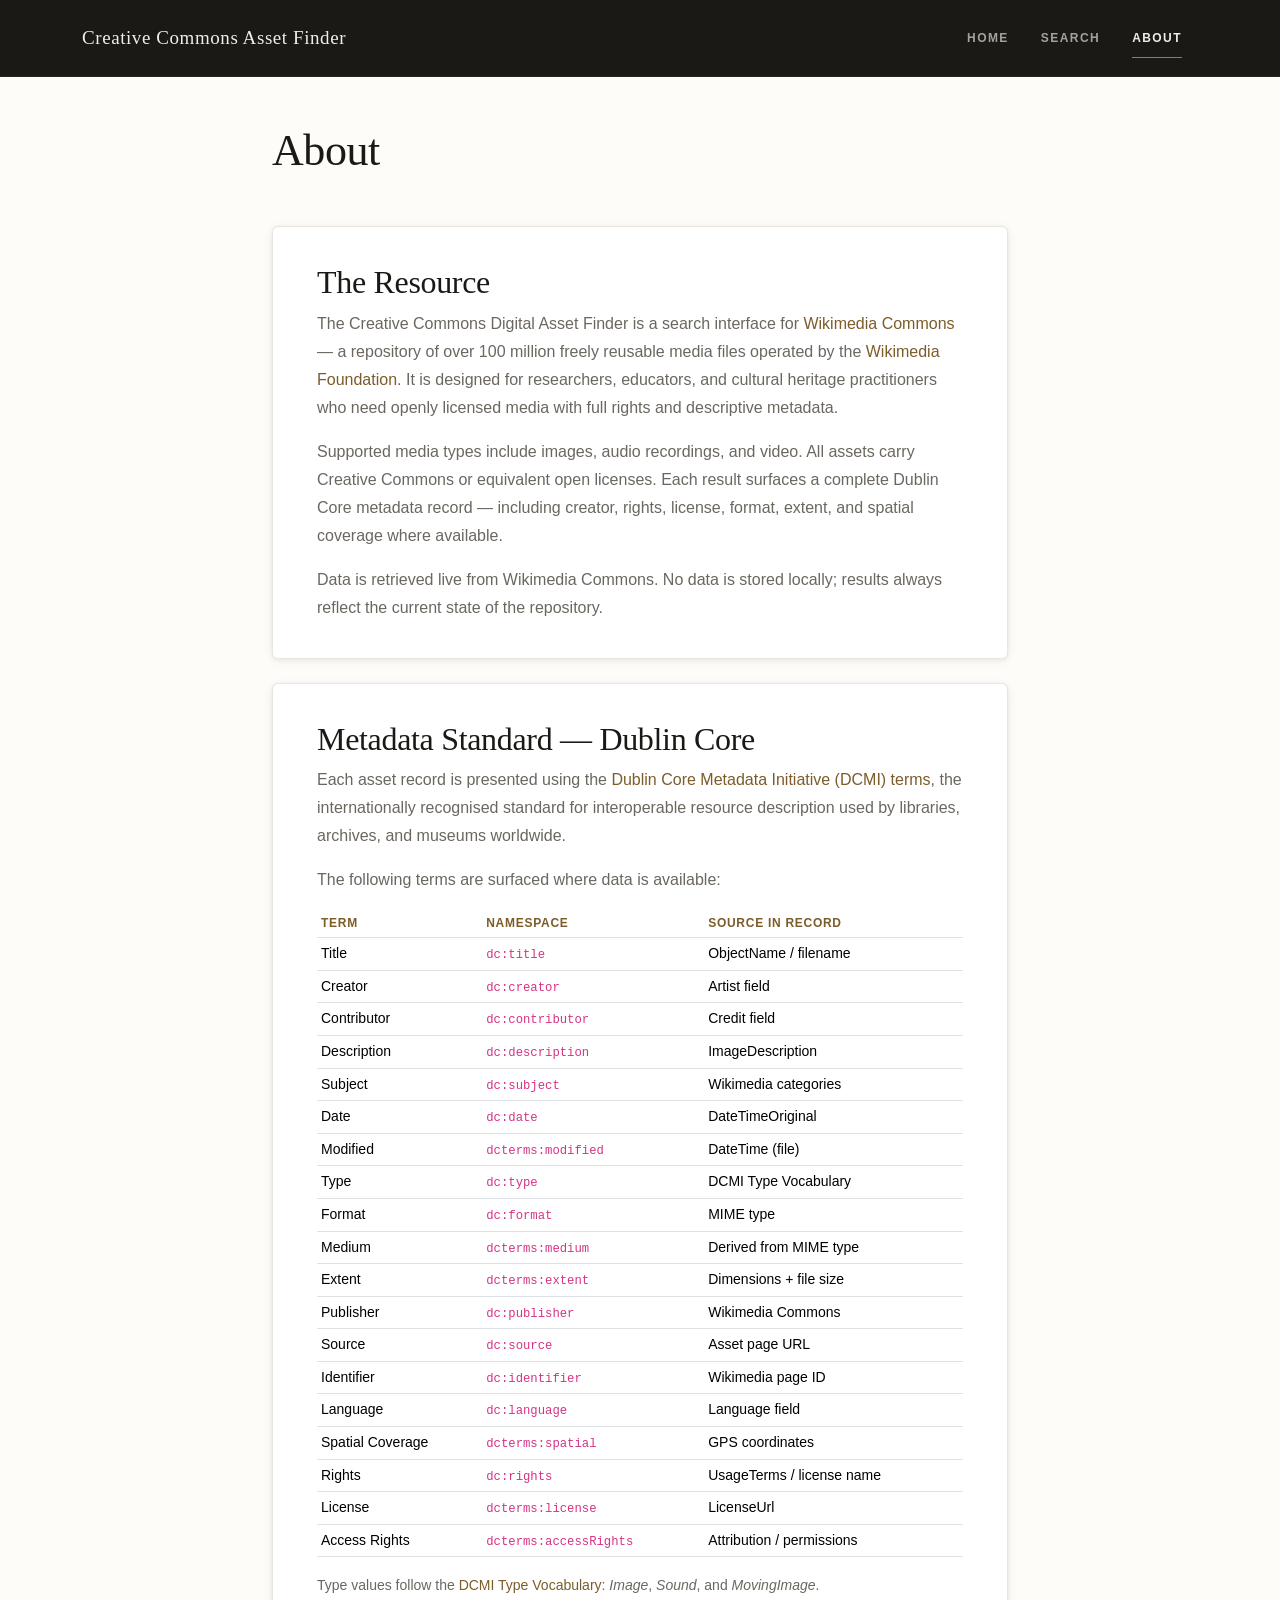
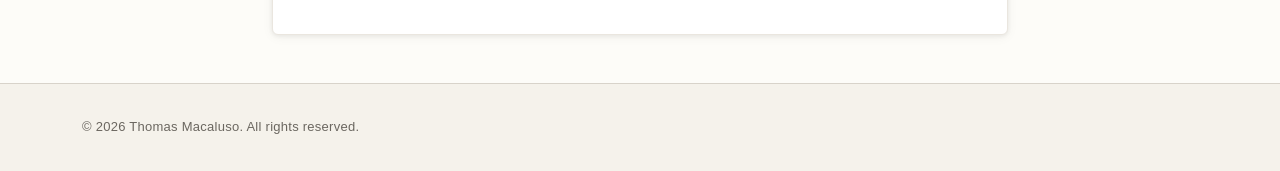
==== commit e4e14a67: "Refactor About Page Content and Improve Search Filters - Updated the About page to simplify headings" ====
--- a/about.html
+++ b/about.html
@@ -39,43 +39,31 @@
   <div class="row justify-content-center">
     <div class="col-lg-8">
 
-      <h1 class="mb-5">About This Project</h1>
+      <h1 class="mb-5">About</h1>
 
       <div class="content-card mb-4">
-        <h2>About This Resource</h2>
+        <h2>The Resource</h2>
         <p>
-          The Creative Commons Digital Asset Finder connects users to the global
-          repository of openly licensed media hosted on Wikimedia Commons. Every
-          search result surfaces the Dublin Core metadata record for the
-          asset — including creator, rights, license, format, extent, and
-          spatial coverage where available.
+          The Creative Commons Digital Asset Finder is a search interface for
+          <a href="https://commons.wikimedia.org/" target="_blank" rel="noopener noreferrer">Wikimedia Commons</a>
+          — a repository of over 100 million freely reusable media files operated by the
+          <a href="https://wikimediafoundation.org/" target="_blank" rel="noopener noreferrer">Wikimedia Foundation</a>.
+          It is designed for researchers, educators, and cultural heritage practitioners
+          who need openly licensed media with full rights and descriptive metadata.
+        </p>
+        <p>
+          Supported media types include images, audio recordings, and video.
+          All assets carry Creative Commons or equivalent open licenses.
+          Each result surfaces a complete Dublin Core metadata record — including
+          creator, rights, license, format, extent, and spatial coverage where available.
         </p>
         <p class="mb-0">
-          Media types supported include images, audio recordings, and video.
-          All assets carry Creative Commons or equivalent open licenses and
-          are retrieved in real time via the
-          <a href="https://www.mediawiki.org/wiki/API:Action_API" target="_blank" rel="noopener noreferrer">MediaWiki Action API</a>.
+          Data is retrieved live from Wikimedia Commons. No data is stored locally;
+          results always reflect the current state of the repository.
         </p>
       </div>
 
-      <div class="content-card mb-4">
-        <h2>Overview</h2>
-        <p>
-          This application demonstrates how RESTful APIs can support discovery of
-          openly licensed media and structured rights metadata through a clean
-          scholarly interface. It is intended as a reference tool for researchers,
-          educators, and cultural heritage practitioners.
-        </p>
-        <p class="mb-0">
-          Queries are executed in real time against the
-          <a href="https://www.mediawiki.org/wiki/API:Action_API" target="_blank" rel="noopener noreferrer">MediaWiki Action API</a>,
-          drawing from the
-          <a href="https://commons.wikimedia.org/" target="_blank" rel="noopener noreferrer">Wikimedia Commons</a>
-          repository of over 100 million freely reusable media files.
-        </p>
-      </div>
-
-      <div class="content-card mb-4">
+      <div class="content-card">
         <h2>Metadata Standard — Dublin Core</h2>
         <p>
           Each asset record is presented using the
@@ -123,22 +111,6 @@
         </p>
       </div>
 
-      <div class="content-card">
-        <h2>Data Source &amp; API</h2>
-        <p>
-          All media and metadata are retrieved live from
-          <a href="https://commons.wikimedia.org/w/api.php" target="_blank" rel="noopener noreferrer">Wikimedia Commons</a>
-          via the MediaWiki Action API using the <code>query</code> action with
-          the <code>imageinfo</code> property and <code>extmetadata</code> sub-property.
-          No data is stored locally; results reflect the current state of the repository.
-        </p>
-        <p class="mb-0">
-          Wikimedia Commons is operated by the
-          <a href="https://wikimediafoundation.org/" target="_blank" rel="noopener noreferrer">Wikimedia Foundation</a>
-          and hosts content under Creative Commons and public domain licenses.
-        </p>
-      </div>
-
     </div>
   </div>
 </main>
--- a/styles.css
+++ b/styles.css
@@ -1064,3 +1064,161 @@
 
 /* h3 inside asset cards: reset browser margin so .asset-title spacing holds */
 h3.asset-title { margin-bottom: 0; }
+
+/* ── Quick Filters (pre-search bar) ──────────────────────────────── */
+
+.quick-filters {
+  max-width: 680px;
+  margin: 1.25rem auto 0;
+  display: flex;
+  flex-wrap: wrap;
+  gap: .875rem 1.25rem;
+  align-items: center;
+  padding: 1rem 0 .75rem;
+  border-top: 1px solid var(--color-border-lt);
+}
+
+.quick-filter-group {
+  display: flex;
+  align-items: center;
+  gap: .5rem;
+}
+
+.quick-filter-label {
+  font-size: .625rem;
+  font-weight: 700;
+  letter-spacing: .14em;
+  text-transform: uppercase;
+  color: var(--color-text-muted);
+  white-space: nowrap;
+}
+
+.quick-date-range {
+  display: flex;
+  align-items: center;
+  gap: .375rem;
+}
+
+.quick-date-sep {
+  color: var(--color-text-muted);
+  font-size: .875rem;
+  line-height: 1;
+}
+
+.quick-filter-input {
+  border: 1px solid var(--color-border);
+  border-radius: var(--radius-md);
+  padding: .3125rem .625rem;
+  font-family: var(--font-sans);
+  font-size: .8125rem;
+  color: var(--color-text);
+  background: #fff;
+  outline: none;
+  width: 76px;
+  transition: border-color var(--transition), box-shadow var(--transition);
+}
+
+.quick-filter-input--text { width: 130px; }
+
+.quick-filter-input:focus {
+  border-color: var(--color-accent);
+  box-shadow: 0 0 0 2px rgba(124,92,42,.1);
+}
+
+.quick-filter-input::placeholder { color: var(--color-text-light); }
+
+input[type="number"].quick-filter-input { -moz-appearance: textfield; }
+input[type="number"].quick-filter-input::-webkit-outer-spin-button,
+input[type="number"].quick-filter-input::-webkit-inner-spin-button { -webkit-appearance: none; }
+
+/* ── Results topbar with status ───────────────────────────────────── */
+
+.results-topbar {
+  justify-content: space-between;
+  align-items: center;
+}
+
+.results-topbar .status-bar {
+  text-align: left;
+  margin-bottom: 0;
+  flex: 1;
+}
+
+/* ── Sidebar show / hide ──────────────────────────────────────────── */
+
+.filter-sidebar { display: none; }
+
+.filter-sidebar.sidebar-visible { display: block; }
+
+/* ── Browse layout: single column until sidebar is shown ─────────── */
+/* Overrides the 268px 1fr default set earlier in this file */
+.browse-layout { grid-template-columns: 1fr; }
+
+.browse-layout.sidebar-visible { grid-template-columns: 268px 1fr; }
+
+/* ── Type-specific filter sections ───────────────────────────────── */
+
+.filter-type-section { display: none; }
+
+.filter-type-section.is-active { display: block; }
+
+/* ── Filter fieldset (reset browser defaults) ────────────────────── */
+
+.filter-fieldset {
+  border: none;
+  padding: 0;
+  margin: 0 0 .125rem;
+  display: flex;
+  flex-direction: column;
+  gap: .5rem;
+}
+
+.filter-fieldset legend {
+  width: 100%;
+  padding: 0;
+  font-size: .5625rem;
+  font-weight: 700;
+  letter-spacing: .12em;
+  text-transform: uppercase;
+  color: var(--color-text-muted);
+}
+
+/* ── Media-type section in sidebar: no extra spacing ─────────────── */
+
+.filter-section--media-type .filter-section-body {
+  padding-bottom: 1rem;
+}
+
+/* ── Responsive ───────────────────────────────────────────────────── */
+
+@media (max-width: 1024px) {
+  /* Override the unconditional display:block from earlier responsive block */
+  .filter-toggle-wrap { display: none; }
+  .filter-toggle-wrap.sidebar-visible { display: block; }
+
+  /* Mobile sidebar: off-screen until opened, but rendered once sidebar-visible */
+  .filter-sidebar.sidebar-visible {
+    display: block;
+    position: fixed;
+    top: 0;
+    left: -100%;
+    width: 300px;
+    max-width: 85vw;
+    max-height: 100vh;
+    height: 100vh;
+    border-radius: 0;
+    z-index: 950;
+    transition: left .28s ease;
+    box-shadow: 4px 0 24px rgba(26,25,22,.18);
+  }
+
+  .filter-sidebar.sidebar-visible.open { left: 0; }
+
+  .browse-layout.sidebar-visible { grid-template-columns: 1fr; }
+
+  .quick-filters { padding: .875rem 0 .5rem; gap: .75rem; }
+}
+
+@media (max-width: 480px) {
+  .quick-filters { flex-direction: column; align-items: flex-start; }
+}
